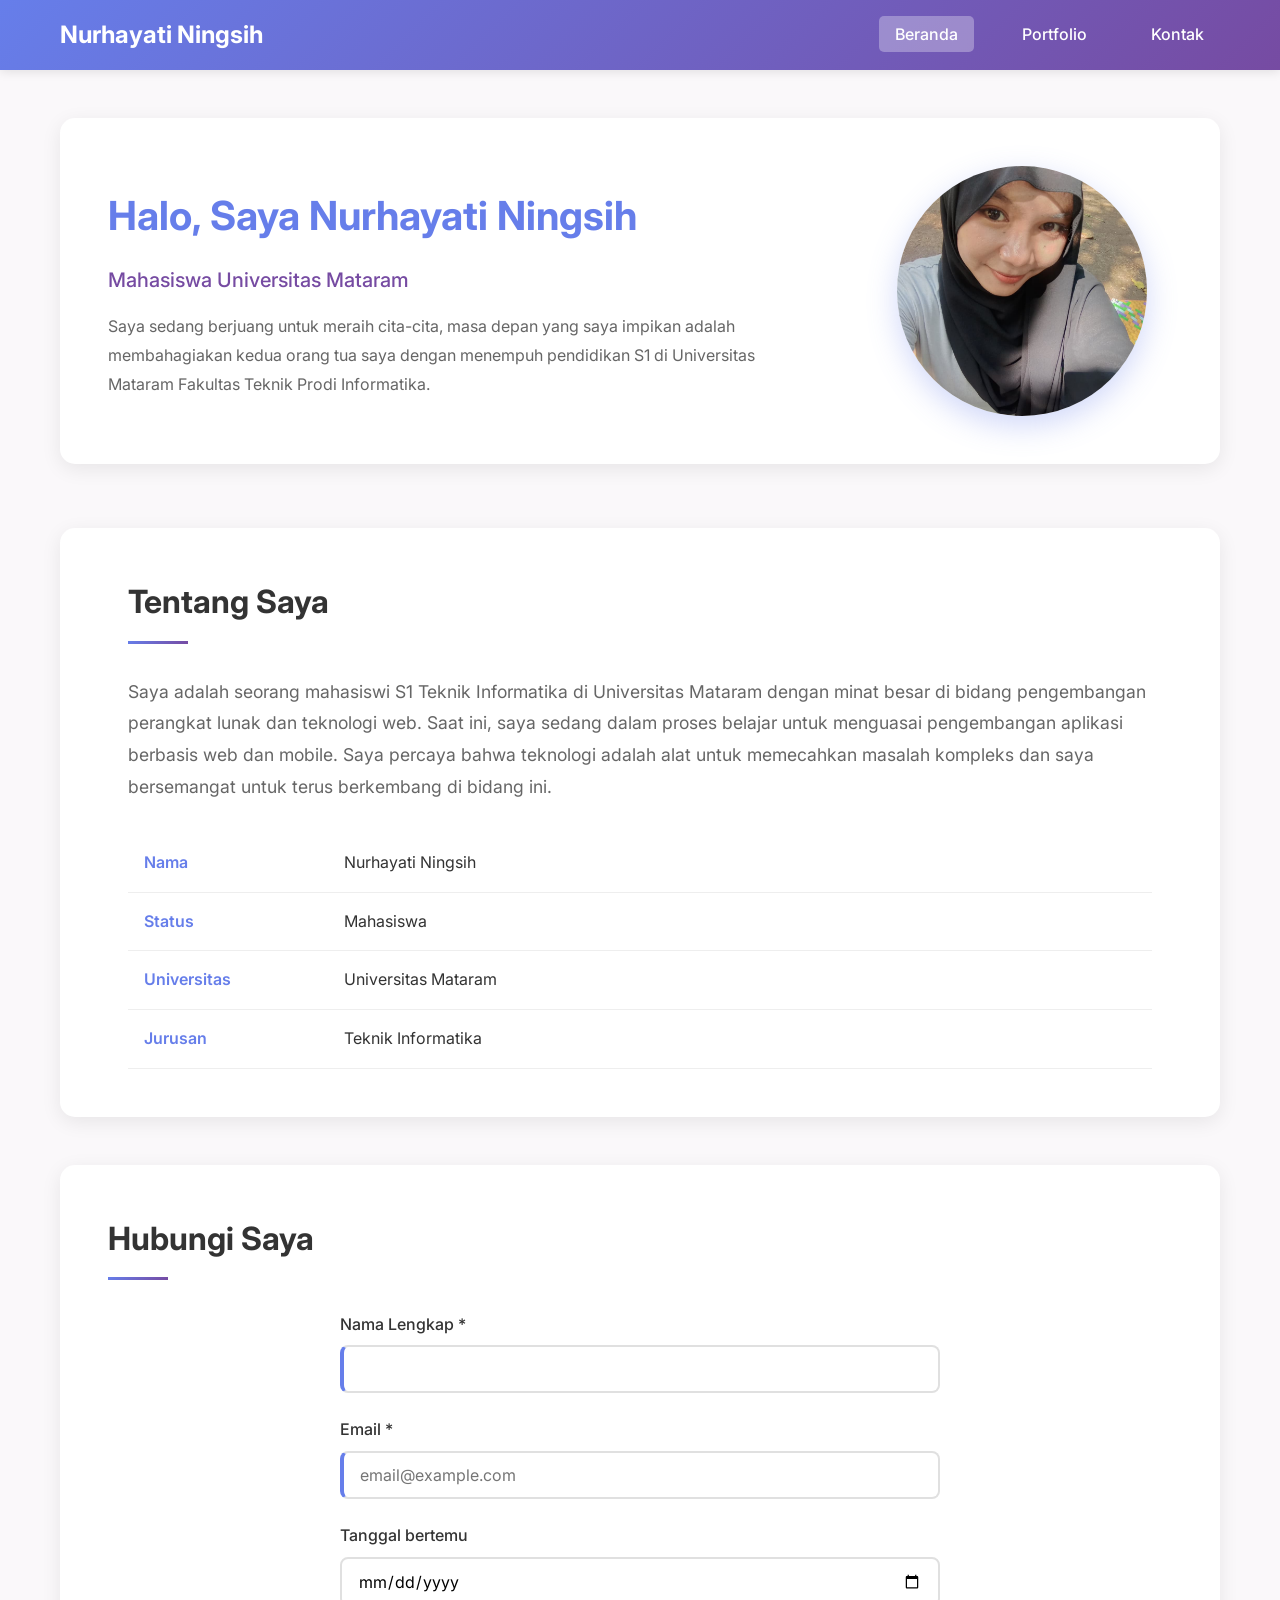
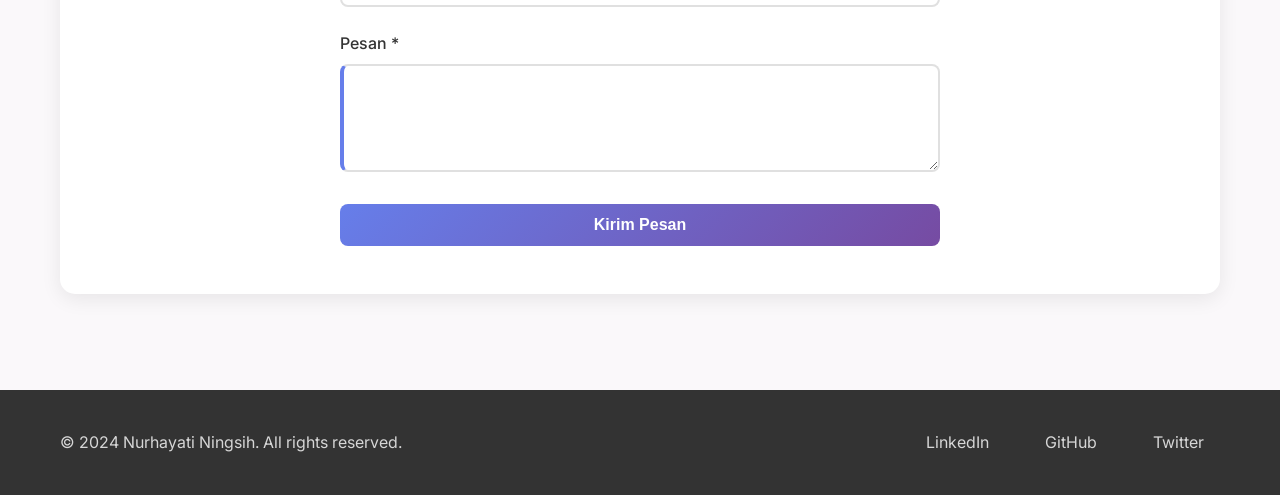
==== index.html @ 2845458d "F1D02410085_Nurhayati Ningsih" ====
<!DOCTYPE html>
<html lang="id">
<head>
    <meta charset="UTF-8">
    <meta name="viewport" content="width=device-width, initial-scale=1.0">
    <title>Nurhayati Ningsih - Profil</title>
    <link rel="stylesheet" href="styles.css">
    <link rel="preconnect" href="https://fonts.googleapis.com">
    <link rel="preconnect" href="https://fonts.gstatic.com" crossorigin>
    <link href="https://fonts.googleapis.com/css2?family=Inter:wght@300;400;500;600;700&display=swap" rel="stylesheet">
</head>
<body>
    <header class="header">
        <div class="container">
            <h1 class="logo">Nurhayati Ningsih</h1>
            <nav class="nav">
                <ul class="nav-list">
                    <li><a href="index.html" class="nav-link active">Beranda</a></li>
                    <li><a href="page2.html" class="nav-link">Portfolio</a></li>
                    <li><a href="#kontak" class="nav-link">Kontak</a></li>
                </ul>
            </nav>
        </div>
    </header>

    <main class="main">
        <div class="container">
            <section class="hero">
                <div class="hero-content">
                    <h2 class="hero-title">Halo, Saya Nurhayati Ningsih</h2>
                    <p class="hero-subtitle">Mahasiswa Universitas Mataram</p>
                    <p class="hero-description">
                        Saya sedang berjuang untuk meraih cita-cita, masa depan yang saya impikan adalah
                        membahagiakan kedua orang tua saya dengan menempuh pendidikan S1 di Universitas Mataram
                        Fakultas Teknik Prodi Informatika.
                    </p>
                </div>
               <div class="hero-image">
                   <img src="assets/images/icih-photo.jpeg" alt="Foto Profil Nurhayati Ningsih" class="profile-img">
               </div>
            </section>

            <section class="about" id="tentang">
                <div class="container">
                    <h2 class="section-title">Tentang Saya</h2>
                    <p class="about-text">
                        Saya adalah seorang mahasiswi S1 Teknik Informatika di Universitas Mataram dengan minat besar di bidang pengembangan perangkat lunak dan teknologi web. Saat ini, saya sedang dalam proses belajar untuk menguasai pengembangan aplikasi berbasis web dan mobile. Saya percaya bahwa teknologi adalah alat untuk memecahkan masalah kompleks dan saya bersemangat untuk terus berkembang di bidang ini.
                    </p>
                    <table class="info-table">
                        <tr>
                            <td class="table-label">Nama</td>
                            <td>Nurhayati Ningsih</td>
                        </tr>
                        <tr>
                            <td class="table-label">Status</td>
                            <td>Mahasiswa</td>
                        </tr>
                        <tr>
                            <td class="table-label">Universitas</td>
                            <td>Universitas Mataram</td>
                        </tr>
                        <tr>
                            <td class="table-label">Jurusan</td>
                            <td>Teknik Informatika</td>
                        </tr>
                    </table>
                </div>
            </section>

            <section id="kontak" class="contact">
                <h3 class="section-title">Hubungi Saya</h3>
                <form id="contactForm" class="contact-form" action="#" method="post">
                    <div class="form-group">
                        <label for="nama" class="form-label">Nama Lengkap *</label>
                        <input type="text" id="nama" name="nama" class="form-input" required>
                    </div>
                    
                    <div class="form-group">
                        <label for="email" class="form-label">Email *</label>
                        <input type="email" id="email" name="email" class="form-input" required placeholder="email@example.com">
                    </div>
                    
                    <div class="form-group">
                        <label for="tanggal" class="form-label">Tanggal bertemu</label>
                        <input type="date" id="tanggal" name="tanggal" class="form-input">
                    </div>
                    
                    <div class="form-group">
                        <label for="pesan" class="form-label">Pesan *</label>
                        <textarea id="pesan" name="pesan" class="form-input" rows="4" required></textarea>
                    </div>
                    
                    <button type="submit" class="btn-submit">Kirim Pesan</button>
                </form>
                <div id="formMessage" class="form-message hidden"></div>
            </section>
        </div>
    </main>

    <footer class="footer">
        <div class="container">
            <p class="footer-text">&copy; 2024 Nurhayati Ningsih. All rights reserved.</p>
            <div class="social-links">
                <a href="#" class="social-link">LinkedIn</a>
                <a href="#" class="social-link">GitHub</a>
                <a href="#" class="social-link">Twitter</a>
            </div>
        </div>
    </footer>

    <script>
        document.addEventListener('DOMContentLoaded', function() {
            const contactForm = document.getElementById('contactForm');
            const formMessage = document.getElementById('formMessage');

            if (contactForm) {
                contactForm.addEventListener('submit', function(event) {
                    event.preventDefault();

                    formMessage.textContent = 'Pesan Anda telah terkirim! Saya akan segera menghubungi Anda.';
                    formMessage.classList.remove('hidden'); 
                    formMessage.classList.add('success'); 
                    contactForm.reset();

                    setTimeout(() => {
                        formMessage.classList.add('hidden');
                        formMessage.classList.remove('success');
                        formMessage.textContent = ''; 
                    }, 5000);
                });
            }
        });
    </script>
</body>
</html>
---- styles.css ----
* {
    margin: 0;
    padding: 0;
    box-sizing: border-box;
}

body {
    font-family: 'Inter', sans-serif;
    line-height: 1.6;
    color: #333;
    background-color: #faf8fa;
}

.container {
    max-width: 1200px;
    margin: 0 auto;
    padding: 0 20px;
}

.header {
    background: linear-gradient(135deg, #667eea 0%, #764ba2 100%);
    color: white;
    padding: 1rem 0;
    box-shadow: 0 2px 10px rgba(0,0,0,0.1);
    position: sticky;
    top: 0;
    z-index: 100;
}

.header .container {
    display: flex;
    justify-content: space-between;
    align-items: center;
}

.logo {
    font-size: 1.5rem;
    font-weight: 700;
}

.nav-list {
    display: flex;
    list-style: none;
    gap: 2rem;
}

.nav-link {
    color: white;
    text-decoration: none;
    padding: 0.5rem 1rem;
    border-radius: 5px;
    transition: all 0.3s ease;
    font-weight: 500;
}

.nav-link:hover,
.nav-link:focus-visible {
    background-color: rgba(255,255,255,0.2);
    transform: translateY(-2px);
    outline: 2px solid white;
    outline-offset: 2px;
}

.nav-link.active {
    background-color: rgba(255,255,255,0.3);
}

.main {
    padding: 3rem 0;
    min-height: calc(100vh - 140px);
}

.hero {
    display: flex;
    gap: 3rem;
    align-items: center;
    margin-bottom: 4rem;
    background: white;
    padding: 3rem;
    border-radius: 15px;
    box-shadow: 0 5px 20px rgba(0,0,0,0.08);
}

.hero-content {
    flex: 1;
}

.hero-title {
    font-size: 2.5rem;
    color: #667eea;
    margin-bottom: 1rem;
    font-weight: 700;
}

.hero-subtitle {
    font-size: 1.25rem;
    color: #764ba2;
    margin-bottom: 1rem;
    font-weight: 500;
}

.hero-description {
    color: #666;
    line-height: 1.8;
}

.hero-image {
    flex: 0 0 300px;
}

.profile-img {
  width: 250px;
  height: 250px;
  border-radius: 50%;
  object-fit: cover;
  display: block;
  margin: 0 auto;
  box-shadow: 0 10px 30px rgba(102, 126, 234, 0.3);
}

.about {
    background: white;
    padding: 3rem;
    border-radius: 15px;
    box-shadow: 0 5px 20px rgba(0,0,0,0.08);
    margin-bottom: 3rem;
}

.section-title {
    font-size: 2rem;
    color: #333;
    margin-bottom: 2rem;
    position: relative;
    padding-bottom: 1rem;
}

.section-title::after {
    content: '';
    position: absolute;
    bottom: 0;
    left: 0;
    width: 60px;
    height: 3px;
    background: linear-gradient(135deg, #667eea 0%, #764ba2 100%);
}

.about-text {
    font-size: 1.1rem;
    line-height: 1.8;
    color: #666;
    margin-bottom: 2rem;
}

.info-table {
    width: 100%;
    border-collapse: collapse;
    margin-top: 2rem;
}

.info-table td {
    padding: 1rem;
    border-bottom: 1px solid #eee;
}

.table-label {
    font-weight: 600;
    color: #667eea;
    width: 200px;
}

.contact {
    background: white;
    padding: 3rem;
    border-radius: 15px;
    box-shadow: 0 5px 20px rgba(0,0,0,0.08);
}

.contact-form {
    max-width: 600px;
    margin: 0 auto;
}

.form-group {
    margin-bottom: 1.5rem;
}

.form-label {
    display: block;
    margin-bottom: 0.5rem;
    font-weight: 500;
    color: #333;
}

.form-input {
    width: 100%;
    padding: 0.75rem 1rem;
    border: 2px solid #e0e0e0;
    border-radius: 8px;
    font-size: 1rem;
    transition: all 0.3s ease;
    font-family: inherit;
}

.form-input:focus {
    outline: none;
    border-color: #667eea;
    box-shadow: 0 0 0 3px rgba(102, 126, 234, 0.1);
}

.form-input:required {
    border-left: 4px solid #667eea;
}

.btn-submit {
    background: linear-gradient(135deg, #667eea 0%, #764ba2 100%);
    color: white;
    padding: 0.75rem 2rem;
    border: none;
    border-radius: 8px;
    font-size: 1rem;
    font-weight: 600;
    cursor: pointer;
    transition: all 0.3s ease;
    width: 100%;
}

.btn-submit:hover {
    transform: translateY(-2px);
    box-shadow: 0 5px 20px rgba(102, 126, 234, 0.4);
}

.form-message {
    padding: 1rem 1.5rem;
    margin-top: 1.5rem;
    border-radius: 8px;
    text-align: center;
    font-weight: 500;
    transition: all 0.3s ease;
    opacity: 0;
    transform: translateY(-10px);
}

.form-message.success {
    background-color: #d4edda;
    color: #155724;
    border: 1px solid #c3e6cb;
    opacity: 1; 
    transform: translateY(0); 
}

.hidden {
    display: none;
}


/* Portfolio Page Styles */
.portfolio {
    background: white;
    padding: 3rem;
    border-radius: 15px;
    box-shadow: 0 5px 20px rgba(0,0,0,0.08);
}

.section-subtitle {
    text-align: center;
    color: #666;
    margin-bottom: 3rem;
    font-size: 1.1rem;
}

.portfolio-grid {
    display: grid;
    grid-template-columns: repeat(auto-fit, minmax(300px, 1fr));
    gap: 2rem;
    margin-bottom: 4rem;
}

.portfolio-item {
    background: #f8f9fa;
    border-radius: 10px;
    overflow: hidden;
    transition: all 0.3s ease;
    border: 1px solid #e0e0e0;
}

.portfolio-item:hover {
    transform: translateY(-5px);
    box-shadow: 0 10px 30px rgba(0,0,0,0.15);
}

.portfolio-image {
    height: 200px;
    overflow: hidden; 
}

.portfolio-img {
    width: 100%;
    height: 100%;
    object-fit: cover; 
    display: block;
    transition: transform 0.3s ease;
}

.portfolio-item:hover .portfolio-img {
    transform: scale(1.05);
}

.portfolio-content {
    padding: 1.5rem;
}

.portfolio-title {
    font-size: 1.25rem;
    margin-bottom: 0.5rem;
    color: #333;
}

.portfolio-desc {
    color: #666;
    margin-bottom: 1rem;
}

.portfolio-tags {
    display: flex;
    gap: 0.5rem;
    flex-wrap: wrap;
}

.tag {
    background: #667eea;
    color: white;
    padding: 0.25rem 0.75rem;
    border-radius: 20px;
    font-size: 0.85rem;
    font-weight: 500;
}

.skills {
    margin-top: 3rem;
}

.skills-grid {
    display: grid;
    gap: 1.5rem;
}

.skill-item {
    background: #f8f9fa;
    padding: 1.5rem;
    border-radius: 10px;
    border: 1px solid #e0e0e0;
}

.skill-name {
    margin-bottom: 0.5rem;
    color: #333;
}

.skill-bar {
    background: #e0e0e0;
    height: 10px;
    border-radius: 5px;
    overflow: hidden;
}

.skill-progress {
    background: linear-gradient(135deg, #667eea 0%, #764ba2 100%);
    height: 100%;
    border-radius: 5px;
    transition: width 1s ease;
}

.footer {
    background: #333;
    color: white;
    padding: 2rem 0;
    margin-top: 3rem;
}

.footer .container {
    display: flex;
    justify-content: space-between;
    align-items: center;
}

.footer-text {
    opacity: 0.8;
}

.social-links {
    display: flex;
    gap: 1.5rem;
}

.social-link {
    color: white;
    text-decoration: none;
    opacity: 0.8;
    transition: all 0.3s ease;
    padding: 0.5rem 1rem;
    border-radius: 5px;
}

.social-link:hover,
.social-link:focus-visible {
    opacity: 1;
    background-color: rgba(255,255,255,0.1);
    transform: translateY(-2px);
    outline: 2px solid white;
    outline-offset: 2px;
}

@media (max-width: 768px) {
    .header .container {
        flex-direction: column;
        gap: 1rem;
    }
    
    .nav-list {
        gap: 1rem;
    }
    
    .hero {
        flex-direction: column;
        text-align: center;
    }
    
    .hero-title {
        font-size: 2rem;
    }
    
    .footer .container {
        flex-direction: column;
        gap: 1rem;
        text-align: center;
    }
    
    .portfolio-grid {
        grid-template-columns: 1fr;
    }
}
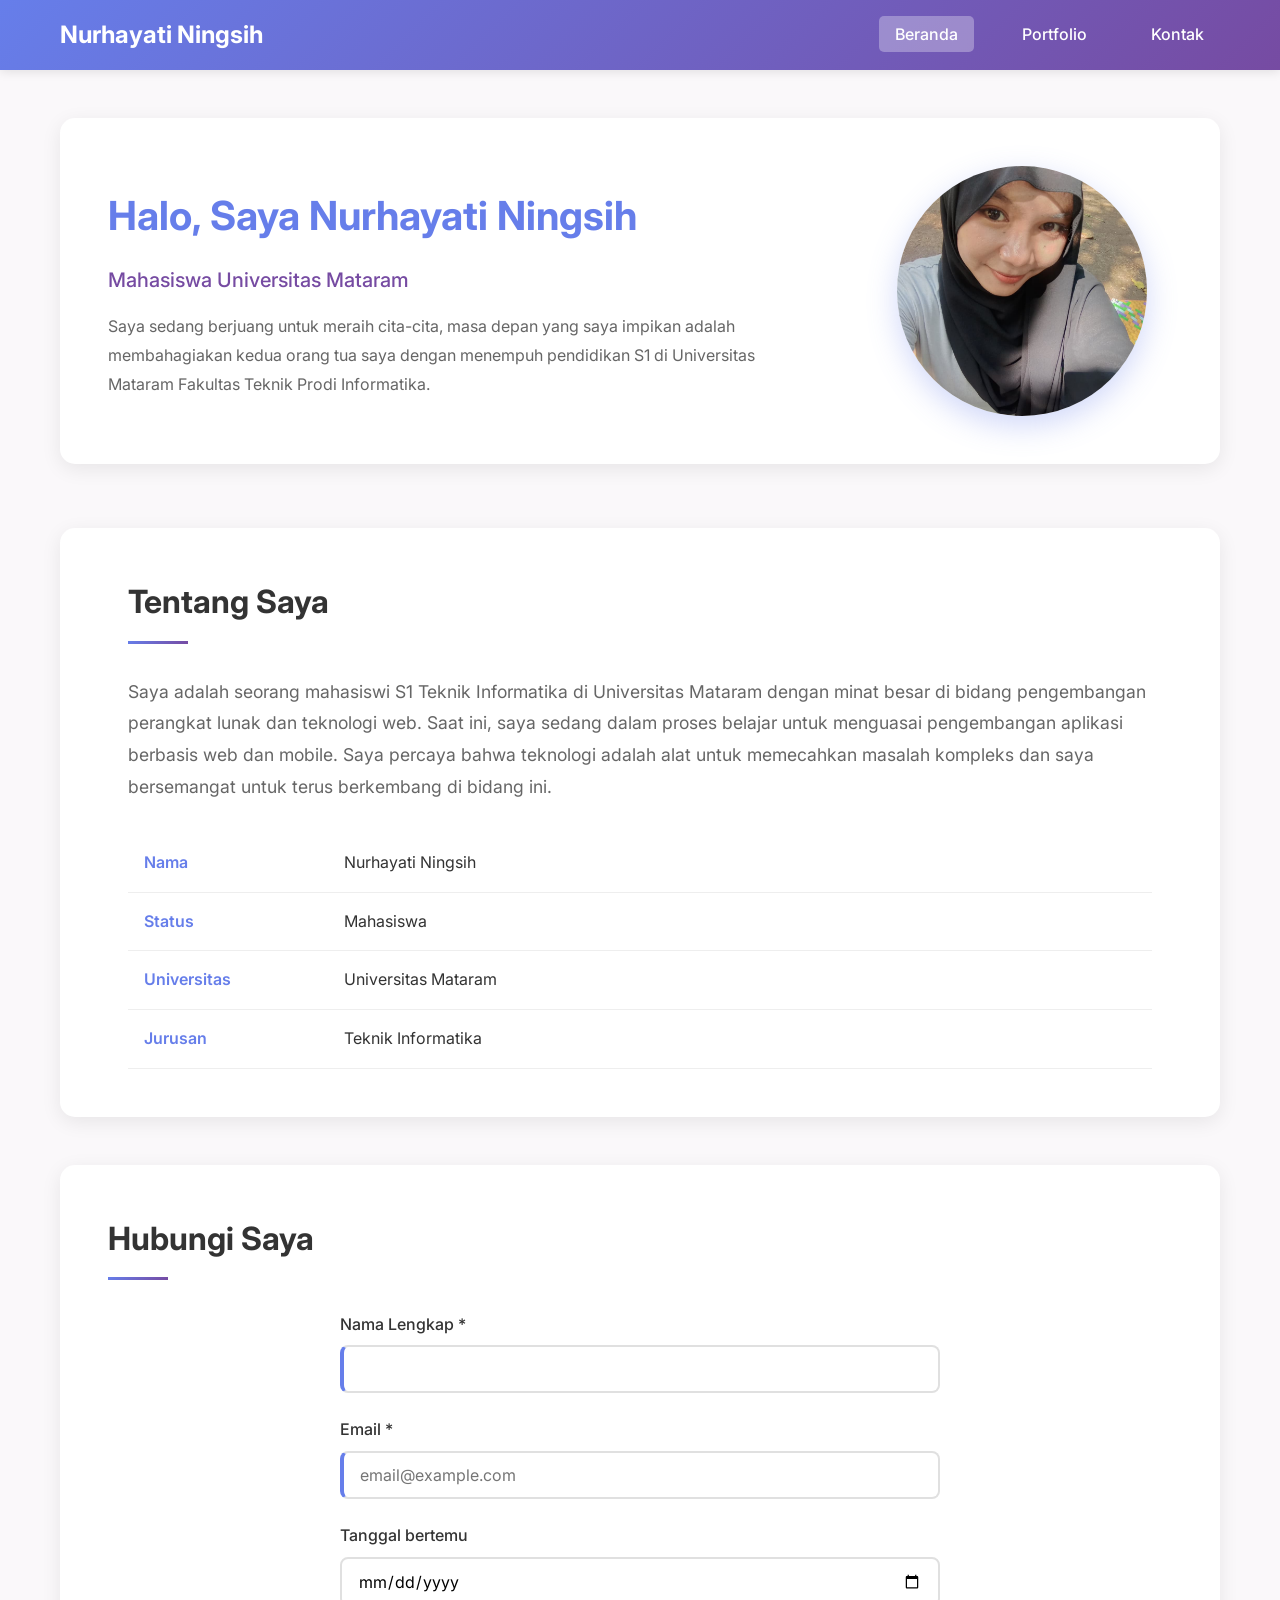
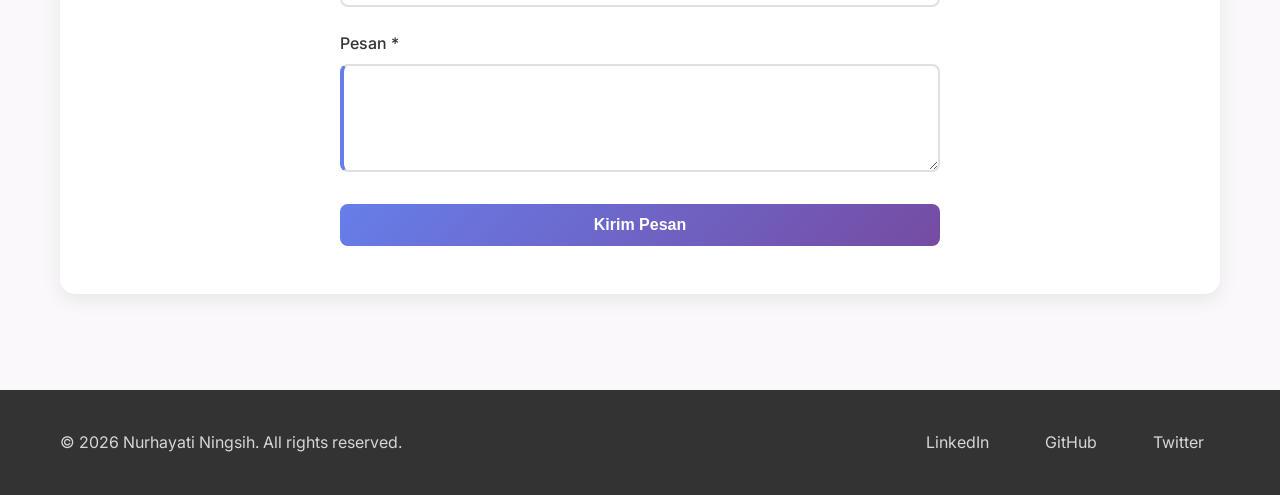
==== commit 63b8c254: "F1D02410085_Nurhayati Ningsih" ====
--- a/index.html
+++ b/index.html
@@ -99,7 +99,7 @@
 
     <footer class="footer">
         <div class="container">
-            <p class="footer-text">&copy; 2024 Nurhayati Ningsih. All rights reserved.</p>
+            <p class="footer-text">&copy; 2026 Nurhayati Ningsih. All rights reserved.</p>
             <div class="social-links">
                 <a href="#" class="social-link">LinkedIn</a>
                 <a href="#" class="social-link">GitHub</a>
